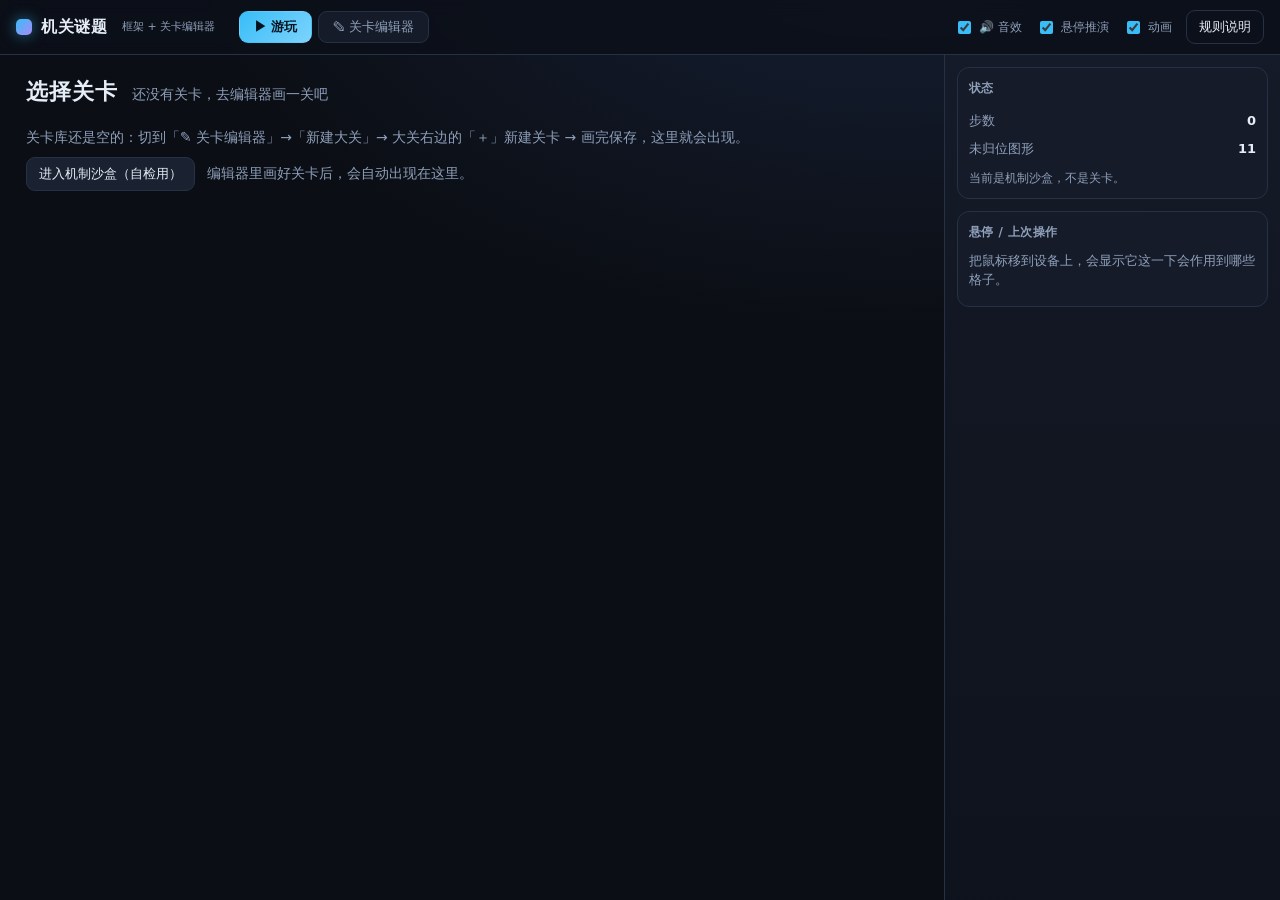
==== index.html @ d3248c81 "feat: v0.1.0 游戏框架 + 关卡编辑器（首次纳入 git） 把至今为止的全部功能收进仓库，并包含本轮改动：  - 取消「墙」：调色板 / 键位 / 铺外墙按钮全去掉，改尺寸不再铺外墙，  " ====
<!doctype html>
<html lang="zh-CN">
<head>
<meta charset="utf-8">
<meta name="viewport" content="width=device-width, initial-scale=1">
<title>机关谜题 · 游戏框架 + 关卡编辑器</title>
<link rel="stylesheet" href="css/style.css">
</head>
<body>
<div id="app">

  <header class="topbar">
    <div class="brand"><span class="logo"></span>机关谜题<span class="tiny">框架 + 关卡编辑器</span></div>

    <div class="tabs">
      <button class="tab is-on" id="tab-play" data-mode="play">▶ 游玩</button>
      <button class="tab" id="tab-edit" data-mode="edit">✎ 关卡编辑器</button>
    </div>

    <div class="grow"></div>

    <label class="chk" title="全部音效都是用 WebAudio 现场合成的，不需要素材文件"><input type="checkbox" id="chk-sfx" checked><span>🔊 音效</span></label>
    <label class="chk"><input type="checkbox" id="chk-preview" checked><span>悬停推演</span></label>
    <label class="chk"><input type="checkbox" id="chk-anim" checked><span>动画</span></label>
    <button class="btn ghost" id="btn-help">规则说明</button>
  </header>

  <main>
    <!-- ============ 编辑器左侧：当前关卡属性 + 关卡信息栏（大关 → 关卡） ============ -->
    <aside class="side left" id="tree-col" hidden>
      <div class="sec">
        <div class="sec-title">当前关卡</div>
        <input id="edit-name" class="input" placeholder="关卡名">
        <div class="row">
          <label class="mini">宽<input id="edit-w" class="num" type="number" min="1" max="60"></label>
          <label class="mini">高<input id="edit-h" class="num" type="number" min="1" max="60"></label>
          <button id="btn-resize" class="btn">应用尺寸</button>
        </div>
        <div class="row">
          <label class="mini" style="flex:1">所属大关
            <select id="edit-chapter" class="input" style="flex:1"></select>
          </label>
        </div>
        <div class="row">
          <button id="btn-edit-new" class="btn">新建关卡</button>
          <button id="btn-edit-saveas" class="btn">另存为副本</button>
        </div>
        <div class="row">
          <button id="btn-edit-del" class="btn danger">删除本关</button>
        </div>
      </div>

      <div class="sec">
        <div class="sec-title">关卡信息栏 <small>点关卡名打开编辑</small></div>
        <div id="tree" class="tree"></div>
      </div>

      <div class="sec">
        <div class="sec-title">大关管理</div>
        <div class="row">
          <button id="btn-chapter-add" class="btn">新建大关</button>
          <button id="btn-chapter-rename" class="btn">改名</button>
        </div>
        <div class="row">
          <button id="btn-chapter-del" class="btn danger">删除选中大关</button>
        </div>
        <div class="row">
          <button id="btn-progress-reset" class="btn">清空通关记录</button>
        </div>
      </div>
    </aside>

    <section class="board-col">

      <!-- ============ 游玩：关卡选择界面 ============ -->
      <div id="play-select" class="select-screen" hidden>
        <div class="select-inner">
          <div class="select-head">
            <div class="select-title">选择关卡</div>
            <div class="hint" id="progress-info"></div>
          </div>
          <div id="play-chapters"></div>
          <div class="select-tools">
            <button class="btn" id="btn-play-sandbox">进入机制沙盒（自检用）</button>
            <span class="hint">编辑器里画好关卡后，会自动出现在这里。</span>
          </div>
        </div>
      </div>

      <!-- ============ 游玩 / 编辑 舞台 ============ -->
      <div id="stage" class="stage">
        <div class="board-head">
          <h1 id="level-title">机关谜题</h1>
          <div id="board-sub" class="sub"></div>
        </div>

        <div class="board-wrap" id="board-wrap">
          <canvas id="board"></canvas>
          <div class="win-banner" id="win-banner" hidden>
            <div class="win-card">
              <div class="win-title">通 关 ！</div>
              <div class="win-sub" id="win-sub"></div>
              <div class="row center">
                <button class="btn primary" id="btn-win-next">下一关 (Enter)</button>
                <button class="btn" id="btn-win-again">重玩 (R)</button>
                <button class="btn" id="btn-win-select">返回选关</button>
              </div>
            </div>
          </div>
        </div>

        <!-- 中间操作条：编辑模式 -->
        <div class="board-bar" id="edit-bar" hidden>
          <button id="btn-edit-play" class="btn primary">▶ 试玩 <kbd>S</kbd></button>
          <button id="btn-edit-save" class="btn">💾 保存并新建下一关 <kbd>Ctrl+S</kbd></button>
          <button id="btn-edit-undo" class="btn">撤销 <kbd>Ctrl+Z</kbd></button>
          <button id="btn-edit-clear" class="btn">清空物品</button>
          <span class="bar-sep"></span>
          <button id="btn-edit-export" class="btn">导出 JSON</button>
          <button id="btn-edit-import" class="btn">导入 JSON</button>
          <button id="btn-edit-json" class="btn">查看 / 编辑 JSON</button>
          <input type="file" id="file-import" accept=".json,application/json" hidden>
        </div>

        <!-- 中间操作条：游玩模式 -->
        <div class="board-bar" id="play-bar" hidden>
          <button id="btn-play-prev" class="btn">◀ 上一关</button>
          <button id="btn-play-undo" class="btn">撤回 <kbd>空格</kbd></button>
          <button id="btn-play-restart" class="btn">重开 <kbd>R</kbd></button>
          <button id="btn-play-next" class="btn">下一关 ▶</button>
          <span class="bar-sep"></span>
          <button id="btn-play-select" class="btn">选关 <kbd>Esc</kbd></button>
          <button id="btn-play-back" class="btn primary" hidden>返回编辑 <kbd>B</kbd></button>
        </div>

        <div class="board-foot">
          <span id="hint" class="hint">在编辑器里画出关卡，然后点「试玩」。</span>
          <span class="grow"></span>
          <span id="foot-right" class="hint dim"></span>
        </div>
      </div>
    </section>

    <aside class="side" id="side-col">

      <!-- ===================== 游玩面板：只剩信息，操作都在中间那条 ===================== -->
      <div class="panel" id="panel-play">
        <div class="sec">
          <div class="sec-title">状态</div>
          <div class="stat"><span>步数</span><b id="stat-moves">0</b></div>
          <div class="stat"><span>未归位图形</span><b id="stat-misplaced">0</b></div>
          <div class="note" id="play-note"></div>
        </div>

        <div class="sec">
          <div class="sec-title">悬停 / 上次操作</div>
          <div id="inspect" class="inspect">把鼠标移到设备上，会显示它这一下会作用到哪些格子。</div>
        </div>
      </div>

      <!-- ===================== 编辑面板：只剩画画相关 ===================== -->
      <div class="panel" id="panel-edit" hidden>
        <div class="sec">
          <div class="sec-title">笔刷
            <small>左键画 / 右键有东西的格子=擦掉 / 右键空地=放下笔刷 / 中键或 Alt+左键吸取</small>
          </div>
          <div id="palette" class="palette"></div>
        </div>

        <div class="sec">
          <div class="sec-title">关卡体检</div>
          <div id="checkup" class="checkup"></div>
        </div>

        <div class="sec">
          <div class="sec-title">快捷键</div>
          <div class="keys">
            <div><kbd>S</kbd> 试玩本关</div>
            <div><kbd>B</kbd> 试玩中返回编辑</div>
            <div><kbd>Ctrl+S</kbd> 保存并新建下一关（同尺寸）</div>
            <div><kbd>Ctrl+Z</kbd> 撤销　<kbd>R</kbd> 转笔刷（Shift 反向）</div>
            <div><kbd>滚轮</kbd> 换设备朝向　<kbd>中键</kbd> 吸取</div>
            <div><kbd>右键</kbd> 有东西=擦掉这一格（含目标）　空地=<b>放下笔刷</b></div>
            <div><kbd>Esc</kbd> 放下笔刷　<kbd>1</kbd>空地 <kbd>2</kbd>正方形 <kbd>3</kbd>圆形 <kbd>4</kbd>方形目标 <kbd>5</kbd>圆形目标 <kbd>0</kbd>取消目标</div>
          </div>
        </div>
      </div>

    </aside>
  </main>
</div>

<div class="modal" id="modal" hidden>
  <div class="modal-box">
    <div class="modal-head">
      <b id="modal-title">标题</b>
      <button class="btn ghost" id="modal-close">关闭</button>
    </div>
    <div class="modal-body" id="modal-body"></div>
  </div>
</div>

<div class="toast" id="toast" hidden></div>

<script src="js/core.js"></script>
<script src="js/rules.js"></script>
<script src="js/fx.js"></script>
<script src="js/sfx.js"></script>
<script src="js/library.js"></script>
<script src="js/render.js"></script>
<script src="js/app.js"></script>
</body>
</html>
---- css/style.css ----
/* =============================================================================
 * 机关谜题 — 界面样式
 * ========================================================================== */
:root {
  --bg: #0b0e14;
  --bg2: #111725;
  --panel: #151b28;
  --panel2: #1a2231;
  --line: #263145;
  --text: #e6edf7;
  --dim: #8fa0bb;
  --accent: #38bdf8;
  --accent2: #a78bfa;
  --ok: #34d399;
  --bad: #f87171;
  --gold: #fbbf24;
}

* { box-sizing: border-box; }
/* hidden 属性必须真的隐藏：下面很多块自带 display:flex，会盖掉浏览器默认的 [hidden] 规则 */
[hidden] { display: none !important; }
html, body { height: 100%; }
body {
  margin: 0;
  background: radial-gradient(1200px 700px at 70% -10%, #162036 0%, var(--bg) 60%);
  color: var(--text);
  font: 14px/1.55 system-ui, -apple-system, "Segoe UI", "Microsoft YaHei", sans-serif;
  overflow: hidden;
}

#app { display: flex; flex-direction: column; height: 100vh; }

/* ---------------------------------------------------------------- 顶栏 */
.topbar {
  display: flex; align-items: center; gap: 14px;
  padding: 10px 16px;
  border-bottom: 1px solid var(--line);
  background: rgba(12,16,25,0.85);
  backdrop-filter: blur(8px);
  flex: none;
}
.brand { display: flex; align-items: center; gap: 9px; font-weight: 700; letter-spacing: 0.5px; font-size: 16px; }
.brand .tiny { font-size: 11px; font-weight: 400; color: var(--dim); margin-left: 6px; letter-spacing: 0; }
.logo {
  width: 16px; height: 16px; border-radius: 5px;
  background: linear-gradient(135deg, var(--accent), var(--accent2));
  box-shadow: 0 0 14px rgba(56,189,248,0.55);
}
.tabs { display: flex; gap: 6px; margin-left: 10px; }
.tab {
  border: 1px solid var(--line); background: var(--panel); color: var(--dim);
  padding: 6px 14px; border-radius: 9px; cursor: pointer; font-size: 13px;
  transition: .16s;
}
.tab:hover { color: var(--text); border-color: #33415c; }
.tab.is-on { color: #06121c; background: linear-gradient(135deg, var(--accent), #7dd3fc); border-color: transparent; font-weight: 600; }
.grow { flex: 1; }
.chk { display: flex; align-items: center; gap: 5px; color: var(--dim); font-size: 12px; user-select: none; cursor: pointer; }
.chk input { accent-color: var(--accent); }

/* ---------------------------------------------------------------- 按钮 */
.btn {
  border: 1px solid var(--line); background: var(--panel2); color: var(--text);
  padding: 7px 12px; border-radius: 9px; cursor: pointer; font-size: 13px;
  transition: .14s; white-space: nowrap;
}
.btn:hover { border-color: #3d4d6b; background: #202a3d; }
.btn:active { transform: translateY(1px); }
.btn.primary { background: linear-gradient(135deg, #0ea5e9, #38bdf8); border-color: transparent; color: #05121c; font-weight: 600; }
.btn.primary:hover { filter: brightness(1.08); }
.btn.danger { color: #fecaca; border-color: #52323a; }
.btn.danger:hover { background: #3a2028; }
.btn.ghost { background: transparent; }
.btn:disabled { opacity: .45; cursor: not-allowed; }

/* ---------------------------------------------------------------- 布局 */
main { flex: 1; display: flex; min-height: 0; }
.board-col { flex: 1; display: flex; flex-direction: column; min-width: 0; }
.board-head { display: flex; align-items: baseline; gap: 12px; padding: 12px 18px 4px; }
.board-head h1 { font-size: 17px; margin: 0; font-weight: 650; }
.board-head .sub { color: var(--dim); font-size: 12px; }
.board-wrap { flex: 1; position: relative; min-height: 0; padding: 6px 12px; }
#board { width: 100%; height: 100%; display: block; border-radius: 14px; }
.board-foot { display: flex; align-items: center; gap: 10px; padding: 8px 18px 12px; font-size: 12.5px; }
.hint { color: var(--dim); }

/* ---------------------------------------------------------------- 中间操作条 */
.board-bar {
  display: flex; align-items: center; justify-content: center; flex-wrap: wrap;
  gap: 8px; padding: 7px 18px 3px;
}
.board-bar .btn { padding: 6px 11px; font-size: 12.5px; display: inline-flex; align-items: center; }
.bar-sep { width: 1px; height: 20px; background: var(--line); margin: 0 4px; }
kbd {
  font: 11px/1 ui-monospace, Consolas, monospace;
  background: #0d131f; border: 1px solid var(--line); border-bottom-width: 2px;
  border-radius: 5px; padding: 2px 4px; color: #9fb3d1; margin-left: 3px;
}
.keys { font-size: 12px; color: var(--dim); display: flex; flex-direction: column; gap: 5px; }
.keys div { display: flex; align-items: center; gap: 3px; flex-wrap: wrap; }
.hint.dim { opacity: .7; }
.hint b { color: var(--text); font-weight: 600; }

/* ---------------------------------------------------------------- 侧栏 */
.side {
  width: 336px; flex: none; border-left: 1px solid var(--line);
  background: linear-gradient(180deg, rgba(21,27,40,0.9), rgba(14,19,29,0.9));
  overflow-y: auto; padding: 12px;
}
.side::-webkit-scrollbar { width: 9px; }
.side::-webkit-scrollbar-thumb { background: #2b3648; border-radius: 6px; }
.panel { display: flex; flex-direction: column; gap: 12px; }
.sec { background: var(--panel); border: 1px solid var(--line); border-radius: 12px; padding: 11px; }
.sec-title { font-size: 12px; font-weight: 650; color: var(--dim); letter-spacing: .4px; margin-bottom: 9px; display: flex; align-items: baseline; gap: 8px; }
.sec-title small { font-weight: 400; opacity: .72; font-size: 11px; letter-spacing: 0; }
.row { display: flex; gap: 8px; margin-top: 8px; flex-wrap: wrap; }
.row.center { justify-content: center; }
.input, .num {
  width: 100%; background: #0e1420; border: 1px solid var(--line); color: var(--text);
  border-radius: 9px; padding: 7px 10px; font-size: 13px; font-family: inherit;
}
.num { width: 62px; }
.input:focus, .num:focus { outline: none; border-color: var(--accent); }
.mini { display: flex; align-items: center; gap: 6px; color: var(--dim); font-size: 12px; }
.stat { display: flex; justify-content: space-between; padding: 4px 0; font-size: 13px; color: var(--dim); }
.stat b { color: var(--text); font-variant-numeric: tabular-nums; }
.note { color: var(--dim); font-size: 12px; margin-top: 6px; min-height: 18px; }
.inspect { font-size: 12.5px; color: var(--dim); min-height: 44px; }
.inspect b { color: var(--text); }
.inspect .ok { color: var(--ok); }
.inspect .bad { color: var(--bad); }

/* ---------------------------------------------------------------- 调色板 */
.palette { display: flex; flex-direction: column; gap: 10px; }
.pal-group { }
.pal-title { font-size: 11.5px; color: var(--dim); margin: 2px 0 5px; display: flex; justify-content: space-between; }
.pal-title em { font-style: normal; opacity: .6; }
.pal-btns { display: flex; flex-wrap: wrap; gap: 6px; }
.pal-btn {
  position: relative; padding: 3px; border-radius: 10px; cursor: pointer;
  border: 1px solid var(--line); background: #101725; transition: .12s;
  display: flex; flex-direction: column; align-items: center; gap: 2px;
}
.pal-btn:hover { border-color: #3d4d6b; transform: translateY(-1px); }
.pal-btn.is-on { border-color: var(--accent); box-shadow: 0 0 0 1px var(--accent), 0 0 14px rgba(56,189,248,.35); background: #14202f; }
.pal-btn canvas { display: block; border-radius: 8px; }
.pal-btn .lbl { font-size: 9.5px; color: var(--dim); max-width: 54px; text-align: center; line-height: 1.15; }
.pal-btn.is-on .lbl { color: var(--text); }

/* ---------------------------------------------------------------- 提示条 */
.toast {
  position: fixed; left: 50%; bottom: 26px; transform: translateX(-50%);
  background: rgba(20,26,38,0.96); border: 1px solid var(--line);
  color: var(--text); padding: 9px 16px; border-radius: 11px; font-size: 13px;
  box-shadow: 0 10px 30px rgba(0,0,0,.45); z-index: 60; max-width: 70vw;
}
.toast.bad { border-color: #5b2b33; color: #fecdd3; }
.toast.ok { border-color: #1f5c46; color: #bbf7d0; }

/* ---------------------------------------------------------------- 通关 */
.win-banner {
  position: absolute; inset: 0; display: flex; align-items: center; justify-content: center;
  background: rgba(6,10,16,0.55); border-radius: 14px; animation: fade .25s ease;
  z-index: 20;
}
.win-card {
  background: linear-gradient(180deg, #16202f, #101722);
  border: 1px solid #2f4460; border-radius: 16px; padding: 22px 30px;
  text-align: center; box-shadow: 0 20px 60px rgba(0,0,0,.6);
  animation: pop .32s cubic-bezier(.2,1.5,.4,1);
}
.win-title { font-size: 26px; font-weight: 800; letter-spacing: 4px; background: linear-gradient(135deg,#fde68a,#fbbf24,#f59e0b); -webkit-background-clip: text; background-clip: text; color: transparent; }
.win-sub { color: var(--dim); margin: 8px 0 14px; font-size: 13px; }
@keyframes pop { from { transform: scale(.82); opacity: 0; } to { transform: scale(1); opacity: 1; } }
@keyframes fade { from { opacity: 0; } to { opacity: 1; } }

/* ---------------------------------------------------------------- 弹窗 */
.modal { position: fixed; inset: 0; background: rgba(4,7,12,0.7); display: flex; align-items: center; justify-content: center; z-index: 80; }
.modal-box {
  width: min(880px, 92vw); max-height: 86vh; display: flex; flex-direction: column;
  background: var(--bg2); border: 1px solid var(--line); border-radius: 14px; overflow: hidden;
  box-shadow: 0 24px 70px rgba(0,0,0,.6);
}
.modal-head { display: flex; align-items: center; justify-content: space-between; padding: 12px 16px; border-bottom: 1px solid var(--line); }
.modal-body { padding: 16px; overflow-y: auto; }
.modal-body textarea {
  width: 100%; height: 46vh; background: #0b111c; color: #cfe3ff; border: 1px solid var(--line);
  border-radius: 10px; padding: 12px; font: 12px/1.5 ui-monospace, Consolas, monospace; resize: vertical;
}
.help-grid { display: grid; grid-template-columns: repeat(auto-fill, minmax(250px, 1fr)); gap: 12px; }
.help-card { background: var(--panel); border: 1px solid var(--line); border-radius: 12px; padding: 10px 12px; display: flex; gap: 10px; }
.help-card .hc-body { min-width: 0; }
.help-card .hc-name { font-weight: 650; font-size: 13.5px; margin-bottom: 3px; }
.help-card .hc-tip { color: var(--dim); font-size: 12px; }
.help-card .hc-states { color: #93a7c4; font-size: 11px; margin-top: 5px; }
.help-h { font-size: 13px; font-weight: 700; margin: 18px 0 8px; color: var(--accent); }
.help-list { color: var(--dim); font-size: 12.5px; padding-left: 18px; margin: 0; }
.help-list li { margin: 4px 0; }
.help-list b { color: var(--text); }

/* ---------------------------------------------------------------- 体检 */
.checkup { font-size: 12px; color: var(--dim); }
.checkup .warn { color: #fcd34d; }
.checkup .good { color: var(--ok); }
.checkup div { margin: 3px 0; }

/* ---------------------------------------------------------------- 编辑器左侧关卡信息栏 */
.side.left {
  width: 268px; border-left: none; border-right: 1px solid var(--line);
  background: linear-gradient(180deg, rgba(21,27,40,0.9), rgba(14,19,29,0.9));
}
.tree { font-size: 13px; }
.tree-chapter { margin-bottom: 6px; }
.tree-head {
  display: flex; align-items: center; gap: 6px; padding: 4px 6px;
  border-radius: 8px; cursor: pointer; user-select: none;
}
.tree-head:hover { background: #1b2333; }
.tree-head .caret { width: 12px; color: var(--dim); display: inline-block; transition: transform .15s; }
.tree-head.collapsed .caret { transform: rotate(-90deg); }
.tree-head b { font-weight: 600; }
.tree-head .cnt { margin-left: auto; color: var(--dim); font-size: 11px; }
.mini-btn {
  border: 1px solid var(--line); background: var(--panel2); color: var(--text);
  width: 22px; height: 22px; line-height: 1; border-radius: 7px; cursor: pointer;
  font-size: 13px; padding: 0; display: flex; align-items: center; justify-content: center;
}
.mini-btn:hover { border-color: var(--accent); color: var(--accent); }
.tree-levels { margin-left: 9px; border-left: 1px dashed #2b3648; padding-left: 7px; }
.tree-item {
  display: flex; align-items: center; gap: 6px; padding: 4px 8px;
  border-radius: 8px; cursor: pointer; color: var(--dim);
}
.tree-item:hover { background: #1b2333; color: var(--text); }
.tree-item.is-on { background: #14202f; color: var(--text); box-shadow: inset 0 0 0 1px var(--accent); }
.tree-item .num { color: #7f93b3; font-size: 11.5px; min-width: 26px; font-variant-numeric: tabular-nums; }
.tree-item .ok { margin-left: auto; color: var(--ok); font-size: 11px; }
.tree-empty { color: var(--dim); font-size: 12px; padding: 3px 8px; opacity: .8; }

/* ---------------------------------------------------------------- 游玩：关卡选择界面 */
.stage { flex: 1; display: flex; flex-direction: column; min-height: 0; }
.select-screen { flex: 1; overflow-y: auto; padding: 20px 26px 40px; }
.select-screen::-webkit-scrollbar { width: 9px; }
.select-screen::-webkit-scrollbar-thumb { background: #2b3648; border-radius: 6px; }
.select-inner { max-width: 1020px; margin: 0 auto; }
.select-head { display: flex; align-items: baseline; gap: 14px; margin-bottom: 18px; }
.select-title { font-size: 22px; font-weight: 700; letter-spacing: 1px; }
.chapter-block { margin-bottom: 20px; }
.chapter-title { font-size: 14px; font-weight: 650; margin-bottom: 9px; display: flex; align-items: baseline; gap: 10px; }
.chapter-title .hint { font-weight: 400; font-size: 12px; }
.level-grid { display: grid; grid-template-columns: repeat(auto-fill, minmax(150px, 1fr)); gap: 10px; }
.level-card {
  text-align: left; background: var(--panel); border: 1px solid var(--line);
  border-radius: 12px; padding: 10px 12px; cursor: pointer; color: var(--text);
  display: flex; flex-direction: column; gap: 1px; transition: .14s; font-family: inherit;
}
.level-card:hover { border-color: #3d4d6b; transform: translateY(-1px); background: #1b2433; }
.level-card.is-cleared { border-color: #23604a; background: linear-gradient(180deg, #12241e, #111a20); }
.level-card .lc-num { font-size: 11px; color: var(--dim); font-variant-numeric: tabular-nums; }
.level-card .lc-name { font-size: 13.5px; font-weight: 600; }
.level-card .lc-size { font-size: 11px; color: var(--dim); }
.level-card.is-cleared .lc-num { color: var(--ok); }
.level-card .lc-thumb {
  display: block; width: 100%; height: auto; border-radius: 8px; margin-bottom: 7px;
  background: #0e1420; border: 1px solid rgba(255,255,255,0.06);
}
.select-tools { display: flex; align-items: center; gap: 12px; margin-top: 8px; }
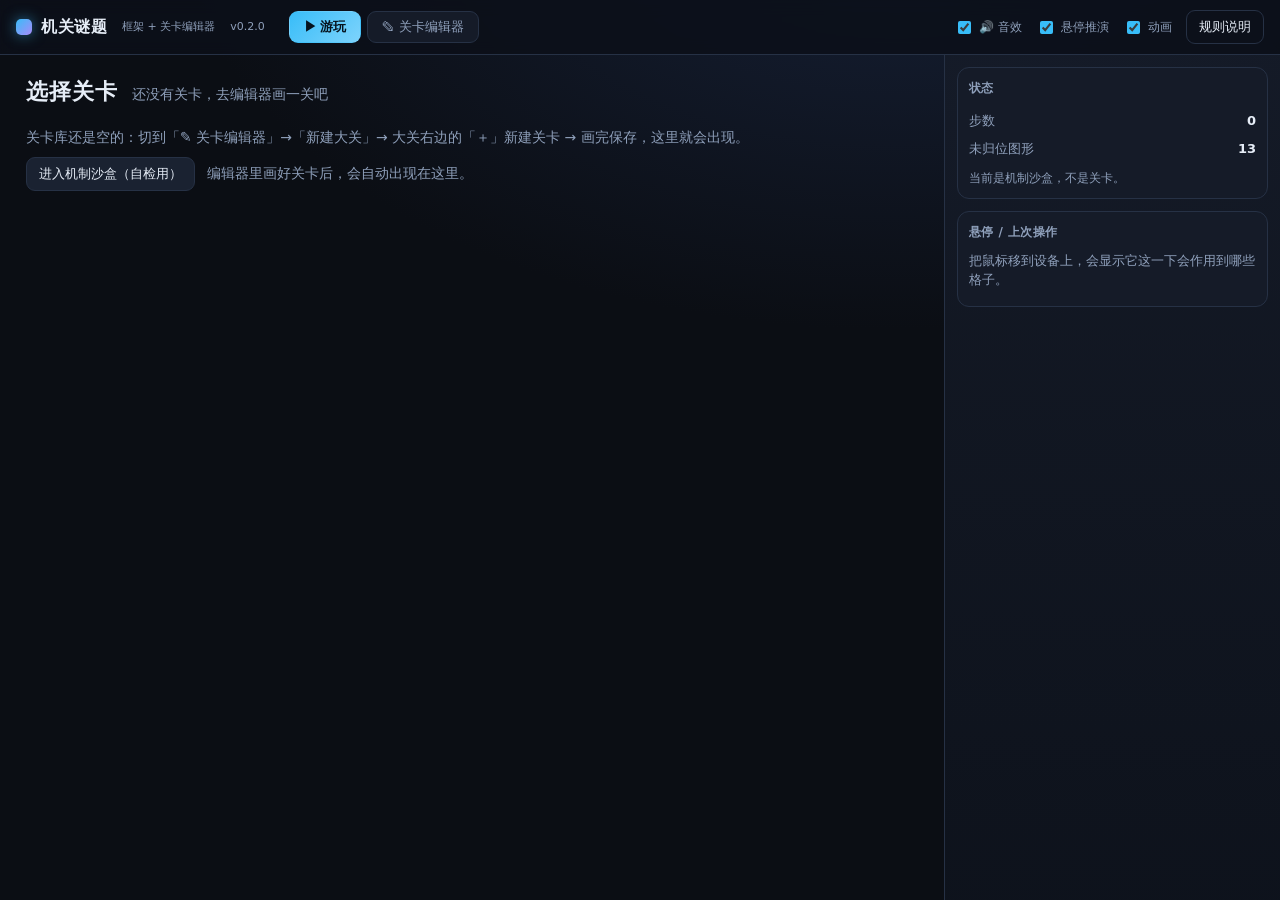
==== commit 572dee65: "feat: v0.2.0 两种对角交换器 + 图形/目标滚轮 + 单文件版 1) 交换器从 6 种扩到 8 种，补齐两条对角线：    - ul_dr 主对角（左上↔右下）、dl_ur 副对角（左下↔" ====
--- a/index.html
+++ b/index.html
@@ -10,7 +10,7 @@
 <div id="app">
 
   <header class="topbar">
-    <div class="brand"><span class="logo"></span>机关谜题<span class="tiny">框架 + 关卡编辑器</span></div>
+    <div class="brand"><span class="logo"></span>机关谜题<span class="tiny">框架 + 关卡编辑器</span><span class="tiny" id="brand-ver"></span></div>
 
     <div class="tabs">
       <button class="tab is-on" id="tab-play" data-mode="play">▶ 游玩</button>
@@ -162,7 +162,7 @@
       <div class="panel" id="panel-edit" hidden>
         <div class="sec">
           <div class="sec-title">笔刷
-            <small>左键画 / 右键有东西的格子=擦掉 / 右键空地=放下笔刷 / 中键或 Alt+左键吸取</small>
+            <small>左键画 / 右键有东西=擦掉、空地=放下笔刷 / 中键吸取 / 滚轮换状态</small>
           </div>
           <div id="palette" class="palette"></div>
         </div>
@@ -179,8 +179,8 @@
             <div><kbd>B</kbd> 试玩中返回编辑</div>
             <div><kbd>Ctrl+S</kbd> 保存并新建下一关（同尺寸）</div>
             <div><kbd>Ctrl+Z</kbd> 撤销　<kbd>R</kbd> 转笔刷（Shift 反向）</div>
-            <div><kbd>滚轮</kbd> 换设备朝向　<kbd>中键</kbd> 吸取</div>
-            <div><kbd>右键</kbd> 有东西=擦掉这一格（含目标）　空地=<b>放下笔刷</b></div>
+            <div><kbd>滚轮</kbd> 设备换朝向；<b>正方形/圆形/方形目标/圆形目标之间循环</b></div>
+            <div><kbd>中键</kbd> 吸取　<kbd>右键</kbd> 有东西=擦掉这一格（含目标）　空地=<b>放下笔刷</b></div>
             <div><kbd>Esc</kbd> 放下笔刷　<kbd>1</kbd>空地 <kbd>2</kbd>正方形 <kbd>3</kbd>圆形 <kbd>4</kbd>方形目标 <kbd>5</kbd>圆形目标 <kbd>0</kbd>取消目标</div>
           </div>
         </div>
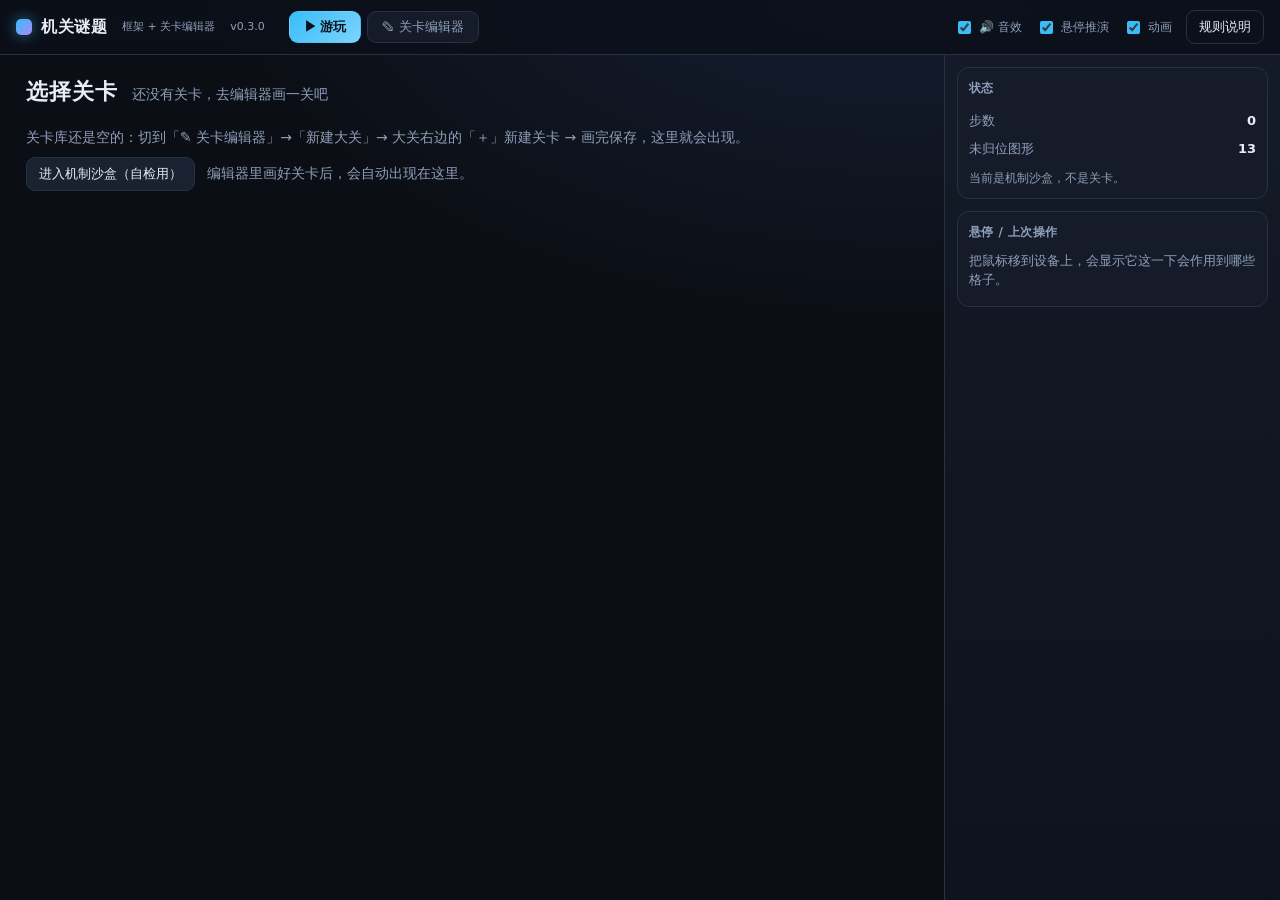
==== commit 6f52740b: "feat: v0.3.0 四个拐角交换器 + 解法录制与一键回放 1) 交换器 8 → 12 种，新增四个「拐角」：夹住设备某个角的两格互换    - u_r 上↔右、u_l 上↔左、d_l 下↔左、" ====
--- a/index.html
+++ b/index.html
@@ -100,6 +100,9 @@
             <div class="win-card">
               <div class="win-title">通 关 ！</div>
               <div class="win-sub" id="win-sub"></div>
+              <div class="row center">
+                <button class="btn" id="btn-win-save-sol" hidden>💾 记下这个解法</button>
+              </div>
               <div class="row center">
                 <button class="btn primary" id="btn-win-next">下一关 (Enter)</button>
                 <button class="btn" id="btn-win-again">重玩 (R)</button>
@@ -173,6 +176,19 @@
         </div>
 
         <div class="sec">
+          <div class="sec-title">解法录制 <small>确认自己画的关确实可解</small></div>
+          <div class="note" id="sol-info">还没记录解法</div>
+          <div class="row">
+            <button id="btn-sol-replay" class="btn">▶ 回放解法</button>
+            <button id="btn-sol-clear" class="btn">清空解法</button>
+          </div>
+          <div class="hint" style="margin-top:7px;font-size:11.5px">
+            怎么记录：按 <kbd>S</kbd> 试玩 → 通关 → 点通关横幅上的「💾 记下这个解法」。
+            之后按 <kbd>B</kbd> 回到编辑器，<kbd>Ctrl+S</kbd> 存进关卡就行。
+          </div>
+        </div>
+
+        <div class="sec">
           <div class="sec-title">快捷键</div>
           <div class="keys">
             <div><kbd>S</kbd> 试玩本关</div>
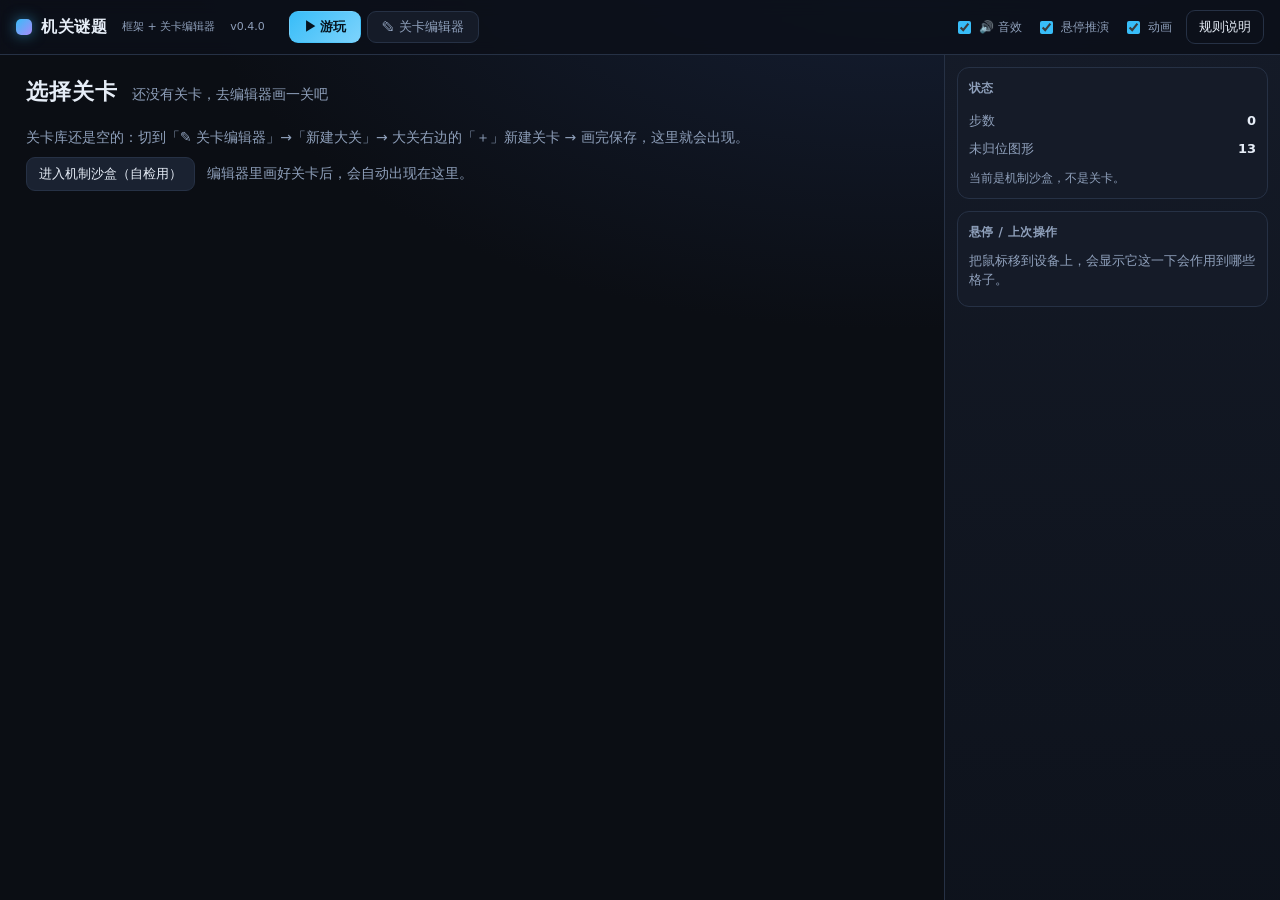
==== commit 05a5e77c: "feat: v0.4.0 关卡包 — 把关卡塞进单文件版，发给朋友就是完整游戏 1) 关卡包（Bundle）：一次搬走多个大关 / 多个关卡    - 编辑器左栏新增「关卡包」区：导出整个关卡库 / " ====
--- a/index.html
+++ b/index.html
@@ -66,6 +66,25 @@
         </div>
         <div class="row">
           <button id="btn-progress-reset" class="btn">清空通关记录</button>
+        </div>
+      </div>
+
+      <div class="sec">
+        <div class="sec-title">关卡包 <small>搬去别的机器 / 塞进单文件版</small></div>
+        <div class="row">
+          <button id="btn-export-all" class="btn">导出整个关卡库</button>
+        </div>
+        <div class="row">
+          <button id="btn-export-chapter" class="btn">导出选中大关</button>
+          <button id="btn-import-bundle" class="btn">导入关卡包</button>
+        </div>
+        <div class="row">
+          <button id="btn-seed-load" class="btn" hidden>导入内置关卡包</button>
+        </div>
+        <input type="file" id="file-bundle" accept=".json,application/json" hidden>
+        <div class="hint" style="margin-top:7px;font-size:11.5px">
+          想做成「一份带关卡的完整游戏」：先「导出整个关卡库」存成 <b>关卡库.json</b>，
+          放到项目根目录，再双击 <b>build.cmd</b> 打包 —— 单文件版里就会带上这些关卡。
         </div>
       </div>
     </aside>
